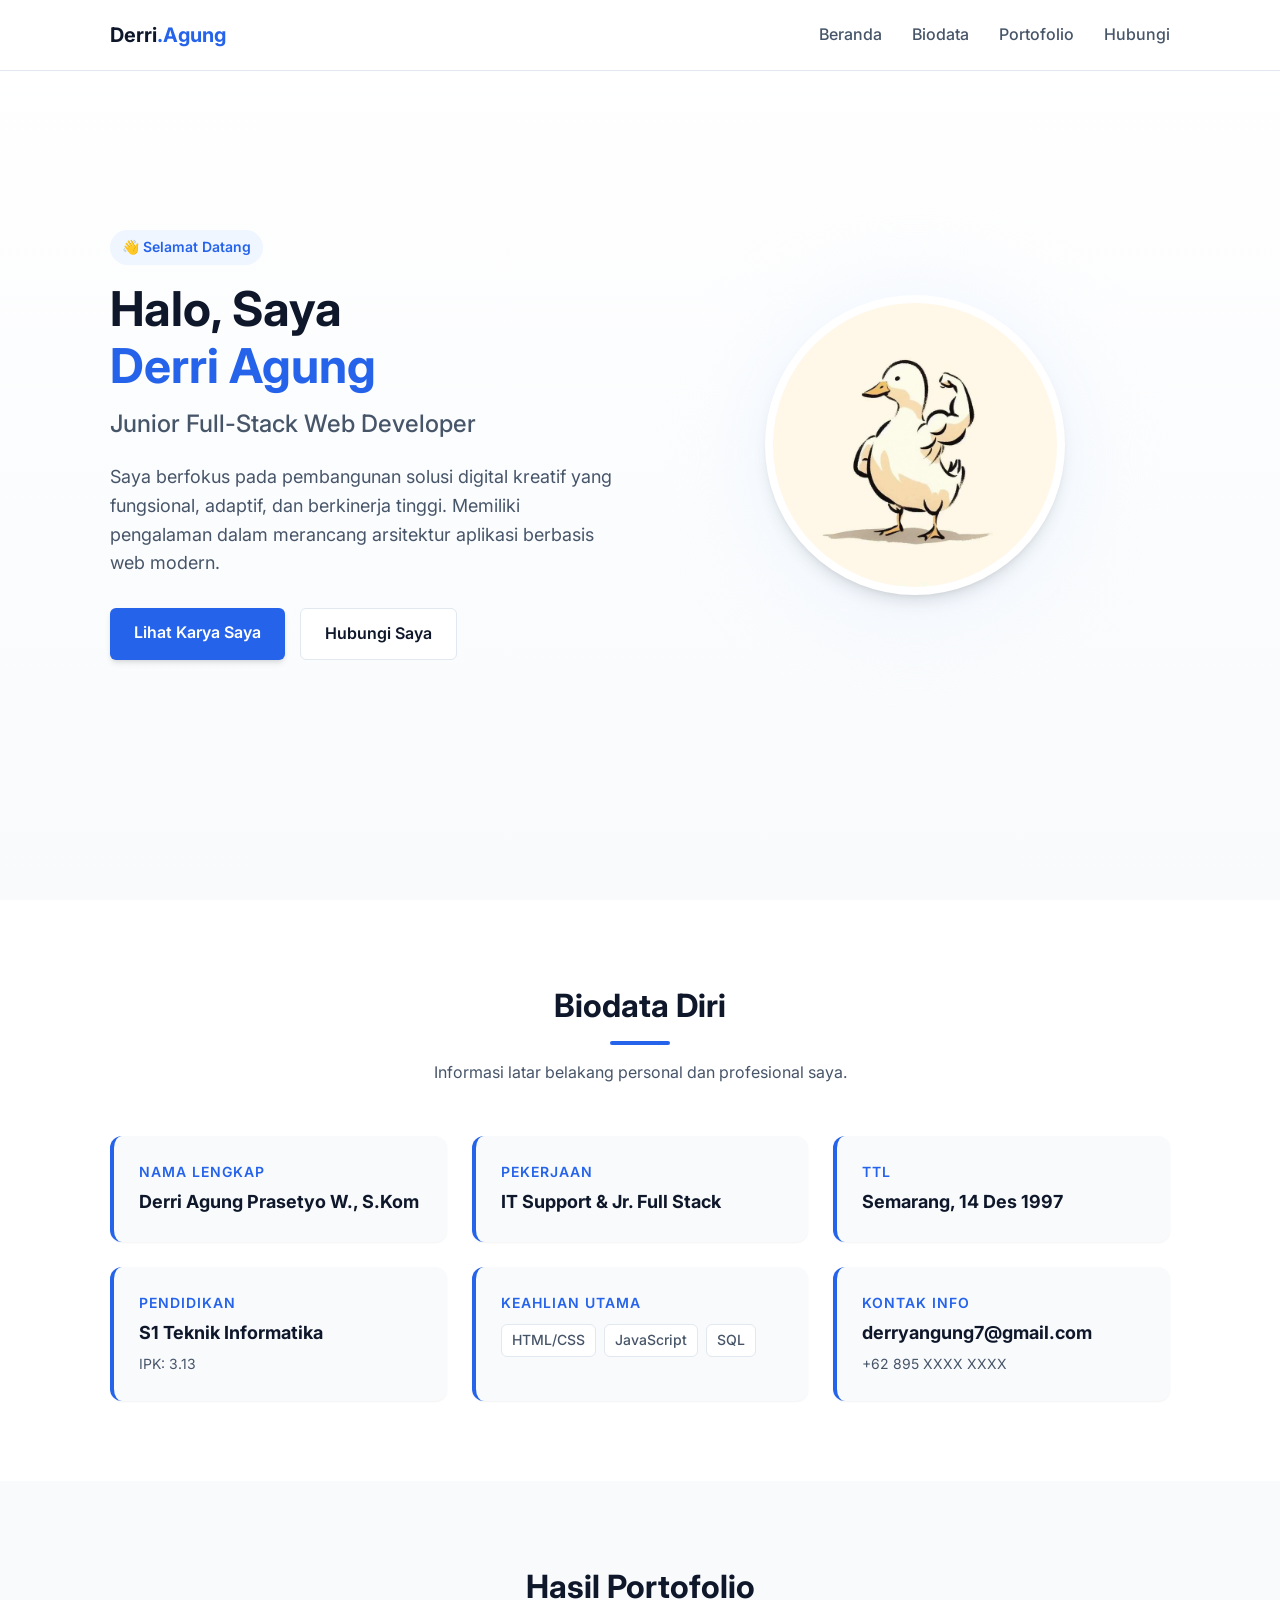
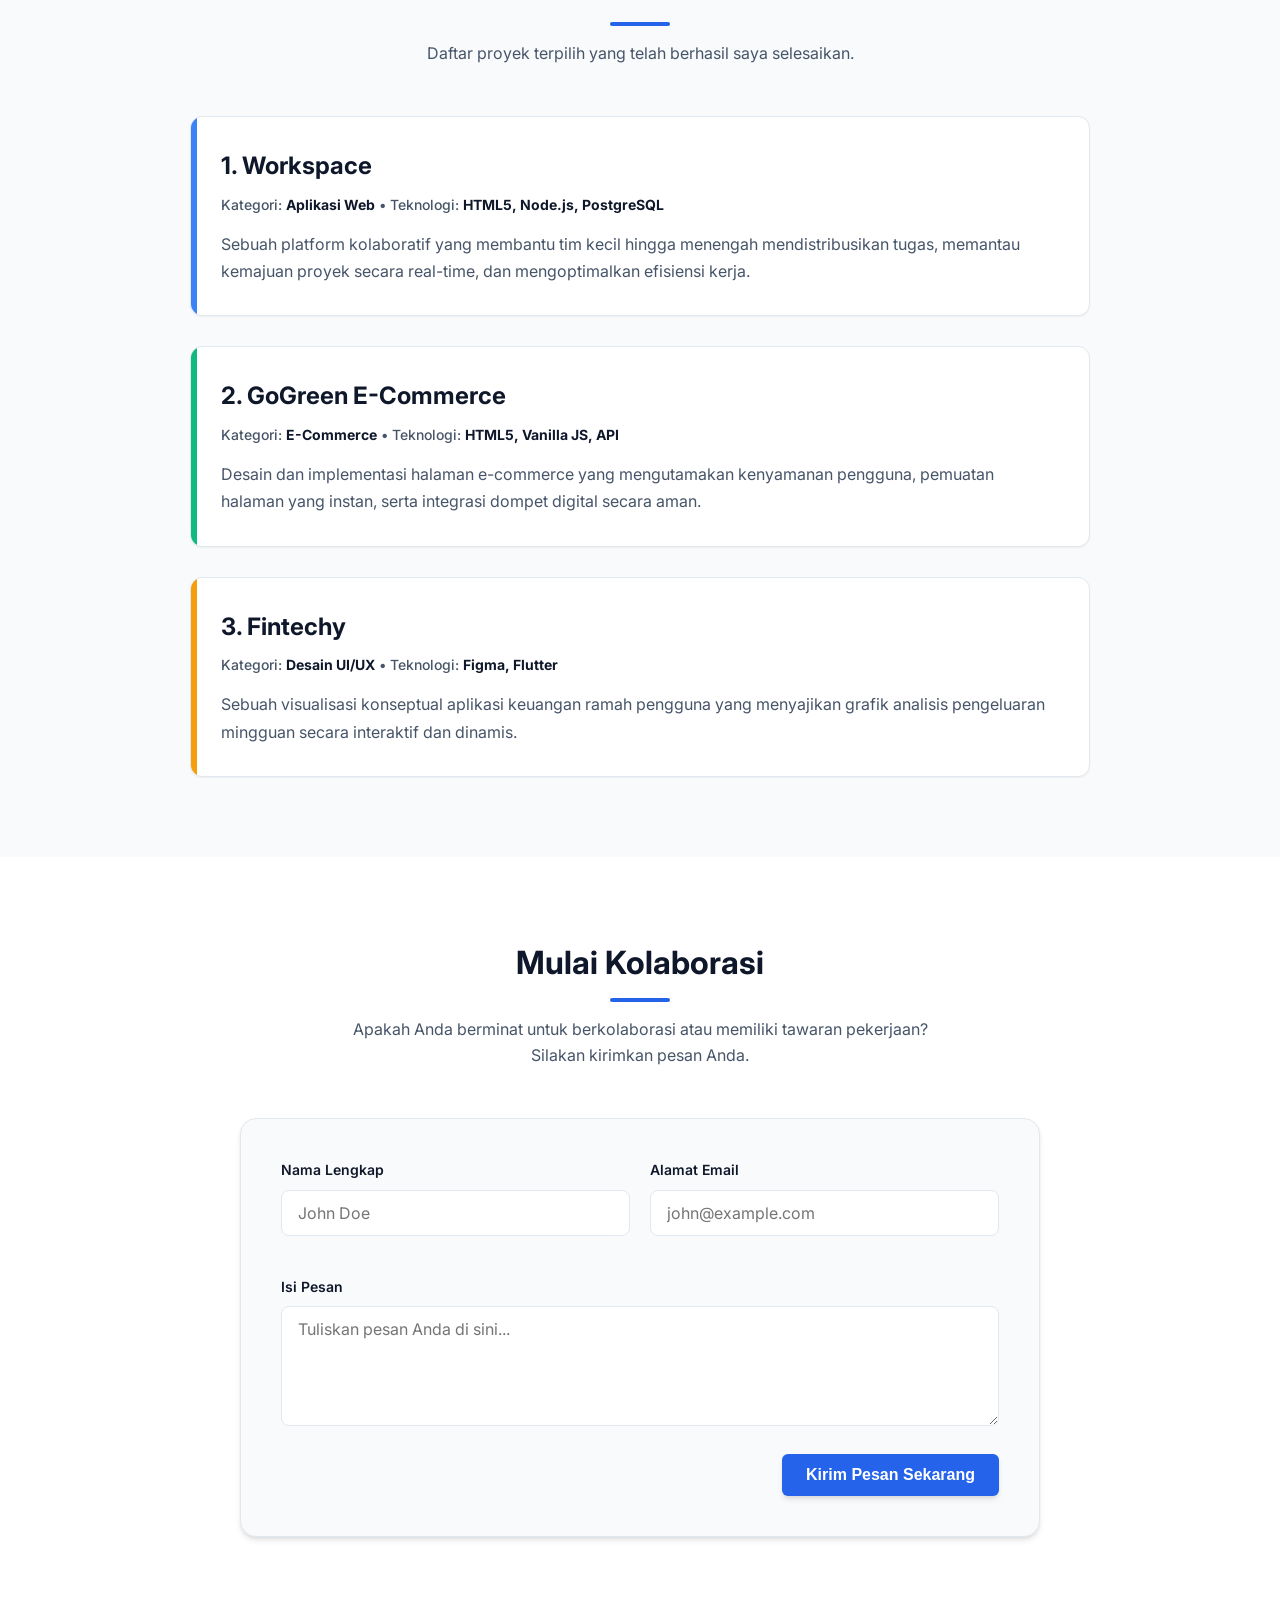
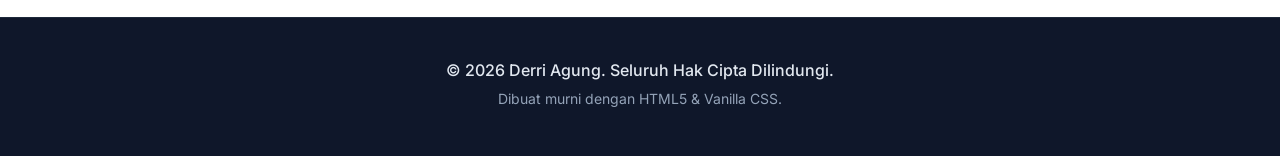
==== Coba/index.html @ 8881f41e "Commit Tugas 4" ====
<!DOCTYPE html>
<html lang="id">
<head>
    <meta charset="UTF-8">
    <meta name="viewport" content="width=device-width, initial-scale=1.0">
    <title>Portofolio - Derri Agung</title>
    <link rel="stylesheet" href="css/style.css">    
    <!-- Google Fonts: Inter -->
    <link rel="preconnect" href="https://fonts.googleapis.com">
    <link rel="preconnect" href="https://fonts.gstatic.com" crossorigin>
    <link href="https://fonts.googleapis.com/css2?family=Inter:wght@300;400;500;600;700&display=swap" rel="stylesheet">
</head>
<body>

    <!-- Navigation Bar -->
    <header id="header">
        <div class="container nav-container">
            <a href="#home" class="logo">
                Derri<span>.Agung</span>
            </a>
            
            <!-- Desktop Nav -->
            <ul class="nav-links">
                <li><a href="#home">Beranda</a></li>
                <li><a href="#biodata">Biodata</a></li>
                <li><a href="#portfolio">Portofolio</a></li>
                <li><a href="#contact">Hubungi</a></li>
            </ul>

            <!-- Mobile Toggle -->
            <button class="mobile-toggle" id="mobile-btn" aria-label="Menu">
                <svg xmlns="http://www.w3.org/2000/svg" fill="none" viewBox="0 0 24 24" stroke-width="2">
                    <path stroke-linecap="round" stroke-linejoin="round" d="M4 6h16M4 12h16M4 18h16" />
                </svg>
            </button>
        </div>

        <!-- Mobile Menu -->
        <div class="mobile-menu" id="mobile-menu">
            <a href="#home">Beranda</a>
            <a href="#biodata">Biodata</a>
            <a href="#portfolio">Portofolio</a>
            <a href="#contact">Hubungi</a>
        </div>
    </header>

    <main>
        <!-- SECTION 1: HERO -->
        <section id="home">
            <div class="container">
                <div class="hero-content">
                    
                    <!-- Text Area -->
                    <div class="hero-text">
                        <span class="greeting-badge">👋 Selamat Datang</span>
                        <h1>Halo, Saya <br><span>Derri Agung</span></h1>
                        <h3>Junior Full-Stack Web Developer</h3>
                        <p>
                            Saya berfokus pada pembangunan solusi digital kreatif yang fungsional, adaptif, dan berkinerja tinggi. Memiliki pengalaman dalam merancang arsitektur aplikasi berbasis web modern.
                        </p>
                        
                        <div class="hero-actions">
                            <a href="#portfolio" class="btn btn-primary">Lihat Karya Saya</a>
                            <a href="#contact" class="btn btn-outline">Hubungi Saya</a>
                        </div>
                    </div>

                    <!-- Image/Avatar Area -->
                    <div class="hero-image">
                        <div class="blob-bg"></div>
                        <div class="avatar-container">
                            <svg width="70%" height="70%" viewBox="0 0 100 100">
                                <img src="img/duck.jpg" alt="It's DUCK" style="width: 100%; height:auto;">
                                <!-- <circle cx="50" cy="38" r="18" fill="#475569" /> -->
                                <!-- <path d="M20 85 C20 55, 80 55, 80 85" fill="#475569" /> -->
                            </svg>
                        </div>
                    </div>

                </div>
            </div>
        </section>

        <!-- SECTION 2: BIODATA -->
        <section id="biodata">
            <div class="container">
                
                <div class="section-header">
                    <h2>Biodata Diri</h2>
                    <div class="divider"></div>
                    <p>Informasi latar belakang personal dan profesional saya.</p>
                </div>

                <div class="biodata-grid">
                    
                    <div class="bio-card">
                        <div class="bio-label">Nama Lengkap</div>
                        <div class="bio-value">Derri Agung Prasetyo W., S.Kom</div>
                    </div>

                    <div class="bio-card">
                        <div class="bio-label">Pekerjaan</div>
                        <div class="bio-value">IT Support & Jr. Full Stack</div>
                    </div>

                    <div class="bio-card">
                        <div class="bio-label">TTL</div>
                        <div class="bio-value">Semarang, 14 Des 1997</div>
                    </div>

                    <div class="bio-card">
                        <div class="bio-label">Pendidikan</div>
                        <div class="bio-value">S1 Teknik Informatika</div>
                        <div class="bio-desc">IPK: 3.13</div>
                    </div>

                    <div class="bio-card">
                        <div class="bio-label">Keahlian Utama</div>
                        <div class="skill-tags">
                            <span class="tag">HTML/CSS</span>
                            <span class="tag">JavaScript</span>
                            <span class="tag">SQL</span>
                        </div>
                    </div>

                    <div class="bio-card">
                        <div class="bio-label">Kontak Info</div>
                        <div class="bio-value" style="word-break: break-all;">derryangung7@gmail.com</div>
                        <div class="bio-desc">+62 895 XXXX XXXX</div>
                    </div>

                </div>
            </div>
        </section>

        <!-- SECTION 3: PORTOFOLIO -->
        <section id="portfolio" style="background-color: var(--bg-body);">
            <div class="container">
                
                <div class="section-header">
                    <h2>Hasil Portofolio</h2>
                    <div class="divider"></div>
                    <p>Daftar proyek terpilih yang telah berhasil saya selesaikan.</p>
                </div>

                <div class="portfolio-list">
                    
                    <!-- Proyek 1 -->
                    <div class="portfolio-card">
                        <div class="card-accent accent-blue"></div>
                        <div class="portfolio-content">
                            <h3 class="portfolio-title">1. Workspace</h3>
                            <div class="portfolio-meta">
                                Kategori: <strong>Aplikasi Web</strong> &bull; Teknologi: <strong>HTML5, Node.js, PostgreSQL</strong>
                            </div>
                            <p class="portfolio-desc">
                                Sebuah platform kolaboratif yang membantu tim kecil hingga menengah mendistribusikan tugas, memantau kemajuan proyek secara real-time, dan mengoptimalkan efisiensi kerja.
                            </p>
                        </div>
                    </div>

                    <!-- Proyek 2 -->
                    <div class="portfolio-card">
                        <div class="card-accent accent-green"></div>
                        <div class="portfolio-content">
                            <h3 class="portfolio-title">2. GoGreen E-Commerce</h3>
                            <div class="portfolio-meta">
                                Kategori: <strong>E-Commerce</strong> &bull; Teknologi: <strong>HTML5, Vanilla JS, API</strong>
                            </div>
                            <p class="portfolio-desc">
                                Desain dan implementasi halaman e-commerce yang mengutamakan kenyamanan pengguna, pemuatan halaman yang instan, serta integrasi dompet digital secara aman.
                            </p>
                        </div>
                    </div>

                    <!-- Proyek 3 -->
                    <div class="portfolio-card">
                        <div class="card-accent accent-amber"></div>
                        <div class="portfolio-content">
                            <h3 class="portfolio-title">3. Fintechy</h3>
                            <div class="portfolio-meta">
                                Kategori: <strong>Desain UI/UX</strong> &bull; Teknologi: <strong>Figma, Flutter</strong>
                            </div>
                            <p class="portfolio-desc">
                                Sebuah visualisasi konseptual aplikasi keuangan ramah pengguna yang menyajikan grafik analisis pengeluaran mingguan secara interaktif dan dinamis.
                            </p>
                        </div>
                    </div>

                </div>
            </div>
        </section>

        <!-- SECTION 4: HUBUNGI -->
        <section id="contact">
            <div class="container">
                
                <div class="section-header">
                    <h2>Mulai Kolaborasi</h2>
                    <div class="divider"></div>
                    <p>Apakah Anda berminat untuk berkolaborasi atau memiliki tawaran pekerjaan? Silakan kirimkan pesan Anda.</p>
                </div>

                <div class="contact-card">
                    <form id="contactForm" onsubmit="handleFormSubmit(event)">
                        
                        <div class="form-grid">
                            <div class="form-group">
                                <label for="name">Nama Lengkap</label>
                                <input type="text" id="name" class="form-control" placeholder="John Doe" required>
                            </div>
                            
                            <div class="form-group">
                                <label for="email">Alamat Email</label>
                                <input type="email" id="email" class="form-control" placeholder="john@example.com" required>
                            </div>
                        </div>

                        <div class="form-group">
                            <label for="message">Isi Pesan</label>
                            <textarea id="message" class="form-control" placeholder="Tuliskan pesan Anda di sini..." required></textarea>
                        </div>

                        <div class="form-submit">
                            <button type="submit" class="btn btn-primary">Kirim Pesan Sekarang</button>
                        </div>

                        <!-- Notifikasi Sukses -->
                        <div id="successMessage" class="success-message">
                            Pesan Anda berhasil dikirim! (Simulasi)
                        </div>

                    </form>
                </div>
            </div>
        </section>
    </main>

    <!-- FOOTER -->
    <footer>
        <div class="container">
            <p class="highlight">&copy; 2026 Derri Agung. Seluruh Hak Cipta Dilindungi.</p>
            <p style="font-size: 0.875rem;">Dibuat murni dengan HTML5 & Vanilla CSS.</p>
        </div>
    </footer>

    <!-- INTERACTIVE JAVASCRIPT -->
    <script>
        // 1. Mobile Menu Toggle
        const mobileBtn = document.getElementById('mobile-btn');
        const mobileMenu = document.getElementById('mobile-menu');
        const mobileLinks = mobileMenu.querySelectorAll('a');

        mobileBtn.addEventListener('click', () => {
            mobileMenu.classList.toggle('active');
        });

        // Tutup menu mobile saat tautan diklik
        mobileLinks.forEach(link => {
            link.addEventListener('click', () => {
                mobileMenu.classList.remove('active');
            });
        });

        // 2. Header Box-Shadow on Scroll
        const header = document.getElementById('header');
        window.addEventListener('scroll', () => {
            if (window.scrollY > 20) {
                header.style.boxShadow = '0 4px 6px -1px rgb(0 0 0 / 0.1)';
            } else {
                header.style.boxShadow = 'none';
            }
        });

        // 3. Form Submit Handling (Tanpa Alert)
        function handleFormSubmit(event) {
            event.preventDefault(); // Mencegah reload halaman
            
            const successBox = document.getElementById('successMessage');
            successBox.style.display = 'block';
            
            // Kosongkan form
            document.getElementById('name').value = '';
            document.getElementById('email').value = '';
            document.getElementById('message').value = '';

            // Sembunyikan notifikasi setelah 4 detik
            setTimeout(() => {
                successBox.style.display = 'none';
            }, 4000);
        }
    </script>
</body>
</html>
---- Coba/css/style.css ----
/* ================= RESET & VARIABLES ================= */
        :root {
            /* Color Palette */
            --primary: #2563eb;
            --primary-hover: #1d4ed8;
            --primary-light: #eff6ff;
            --bg-body: #f8fafc;
            --bg-surface: #ffffff;
            --text-main: #0f172a;
            --text-muted: #475569;
            --text-light: #94a3b8;
            --border-color: #e2e8f0;
            
            /* Shadows & Transitions */
            --shadow-sm: 0 1px 2px 0 rgb(0 0 0 / 0.05);
            --shadow-md: 0 4px 6px -1px rgb(0 0 0 / 0.1), 0 2px 4px -2px rgb(0 0 0 / 0.1);
            --shadow-lg: 0 10px 15px -3px rgb(0 0 0 / 0.1), 0 4px 6px -4px rgb(0 0 0 / 0.1);
            --transition: all 0.3s ease;
        }

        * {
            margin: 0;
            padding: 0;
            box-sizing: border-box;
        }


        html {
            scroll-behavior: smooth;
        }

        body {
            font-family: 'Inter', sans-serif;
            background-color: var(--bg-body);
            color: var(--text-main);
            line-height: 1.6;
            -webkit-font-smoothing: antialiased;
        }

        /* ================= REUSABLE UTILITIES ================= */
        .container {
            width: 100%;
            max-width: 1100px;
            margin: 0 auto;
            padding: 0 20px;
        }

        section {
            padding: 80px 0;
        }

        .section-header {
            text-align: center;
            margin-bottom: 50px;
        }

        .section-header h2 {
            font-size: 2rem;
            color: var(--text-main);
            margin-bottom: 10px;
        }

        .section-header .divider {
            width: 60px;
            height: 4px;
            background-color: var(--primary);
            margin: 0 auto 15px;
            border-radius: 2px;
        }

        .section-header p {
            color: var(--text-muted);
            max-width: 600px;
            margin: 0 auto;
        }

        .btn {
            display: inline-block;
            padding: 12px 24px;
            border-radius: 6px;
            font-weight: 600;
            text-decoration: none;
            cursor: pointer;
            transition: var(--transition);
            border: none;
            font-size: 1rem;
        }

        .btn-primary {
            background-color: var(--primary);
            color: white;
            box-shadow: var(--shadow-md);
        }

        .btn-primary:hover {
            background-color: var(--primary-hover);
            transform: translateY(-2px);
        }

        .btn-outline {
            background-color: var(--bg-surface);
            color: var(--text-main);
            border: 1px solid var(--border-color);
        }

        .btn-outline:hover {
            background-color: var(--bg-body);
            transform: translateY(-2px);
        }

        /* ================= NAVBAR ================= */
        header {
            position: fixed;
            top: 0;
            left: 0;
            width: 100%;
            background-color: rgba(255, 255, 255, 0.9);
            backdrop-filter: blur(8px);
            border-bottom: 1px solid var(--border-color);
            z-index: 1000;
            transition: var(--transition);
        }

        .nav-container {
            display: flex;
            justify-content: space-between;
            align-items: center;
            height: 70px;
        }

        .logo {
            font-size: 1.25rem;
            font-weight: 700;
            text-decoration: none;
            color: var(--text-main);
        }

        .logo span {
            color: var(--primary);
        }

        .nav-links {
            display: flex;
            gap: 30px;
            list-style: none;
        }

        .nav-links a {
            text-decoration: none;
            color: var(--text-muted);
            font-weight: 500;
            transition: var(--transition);
        }

        .nav-links a:hover {
            color: var(--primary);
        }

        .mobile-toggle {
            display: none;
            background: none;
            border: none;
            cursor: pointer;
            padding: 5px;
        }

        .mobile-toggle svg {
            width: 24px;
            height: 24px;
            stroke: var(--text-main);
        }

        /* Mobile Menu */
        .mobile-menu {
            display: none;
            background-color: var(--bg-surface);
            border-bottom: 1px solid var(--border-color);
            padding: 10px 20px;
        }

        .mobile-menu.active {
            display: block;
        }

        .mobile-menu a {
            display: block;
            padding: 12px 0;
            text-decoration: none;
            color: var(--text-main);
            font-weight: 500;
            border-bottom: 1px solid var(--border-color);
        }

        .mobile-menu a:last-child {
            border-bottom: none;
        }

        /* ================= HERO SECTION ================= */
        #home {
            min-height: 100vh;
            display: flex;
            align-items: center;
            background: linear-gradient(to bottom, var(--bg-surface), var(--bg-body));
            padding-top: 70px; /* Offset for fixed header */
        }

        .hero-content {
            display: flex;
            align-items: center;
            justify-content: space-between;
            gap: 40px;
        }

        .hero-text {
            flex: 1;
        }

        .greeting-badge {
            display: inline-block;
            padding: 6px 12px;
            background-color: var(--primary-light);
            color: var(--primary);
            border-radius: 20px;
            font-size: 0.875rem;
            font-weight: 600;
            margin-bottom: 15px;
        }

        .hero-text h1 {
            font-size: 3rem;
            line-height: 1.2;
            margin-bottom: 10px;
        }

        .hero-text h1 span {
            color: var(--primary);
        }

        .hero-text h3 {
            font-size: 1.5rem;
            color: var(--text-muted);
            font-weight: 500;
            margin-bottom: 20px;
        }

        .hero-text p {
            font-size: 1.125rem;
            color: var(--text-muted);
            margin-bottom: 30px;
            max-width: 550px;
        }

        .hero-actions {
            display: flex;
            gap: 15px;
        }

        .hero-image {
            flex: 1;
            display: flex;
            justify-content: center;
            position: relative;
        }

        .avatar-container {
            width: 300px;
            height: 300px;
            background-color: var(--bg-surface);
            border: 8px solid white;
            border-radius: 50%;
            box-shadow: var(--shadow-lg);
            display: flex;
            align-items: center;
            justify-content: center;
            overflow: hidden;
            position: relative;
            z-index: 2;
        }

        .blob-bg {
            position: absolute;
            width: 320px;
            height: 320px;
            background-color: var(--primary-light);
            border-radius: 50%;
            filter: blur(40px);
            z-index: 1;
        }

        /* ================= BIODATA SECTION ================= */
        #biodata {
            background-color: var(--bg-surface);
        }

        .biodata-grid {
            display: grid;
            grid-template-columns: repeat(auto-fit, minmax(300px, 1fr));
            gap: 25px;
        }

        .bio-card {
            background-color: var(--bg-body);
            padding: 25px;
            border-radius: 12px;
            border-left: 4px solid var(--primary);
            box-shadow: var(--shadow-sm);
            transition: var(--transition);
        }

        .bio-card:hover {
            box-shadow: var(--shadow-md);
            transform: translateY(-3px);
        }

        .bio-label {
            font-size: 0.875rem;
            color: var(--primary);
            font-weight: 600;
            text-transform: uppercase;
            letter-spacing: 1px;
            margin-bottom: 5px;
        }

        .bio-value {
            font-size: 1.125rem;
            font-weight: 700;
            color: var(--text-main);
        }

        .bio-desc {
            font-size: 0.875rem;
            color: var(--text-muted);
            margin-top: 5px;
        }

        .skill-tags {
            display: flex;
            flex-wrap: wrap;
            gap: 8px;
            margin-top: 10px;
        }

        .tag {
            background-color: var(--bg-surface);
            border: 1px solid var(--border-color);
            padding: 4px 10px;
            border-radius: 6px;
            font-size: 0.875rem;
            color: var(--text-muted);
            font-weight: 500;
        }

        /* ================= PORTFOLIO SECTION ================= */
        .portfolio-list {
            display: flex;
            flex-direction: column;
            gap: 30px;
            max-width: 900px;
            margin: 0 auto;
        }

        .portfolio-card {
            background-color: var(--bg-surface);
            border: 1px solid var(--border-color);
            border-radius: 12px;
            padding: 30px;
            box-shadow: var(--shadow-sm);
            display: flex;
            gap: 25px;
            position: relative;
            overflow: hidden;
            transition: var(--transition);
        }

        .portfolio-card:hover {
            box-shadow: var(--shadow-md);
        }

        .card-accent {
            position: absolute;
            left: 0;
            top: 0;
            bottom: 0;
            width: 6px;
        }

        .accent-blue { background-color: #3b82f6; }
        .accent-green { background-color: #10b981; }
        .accent-amber { background-color: #f59e0b; }

        .portfolio-content {
            flex: 1;
        }

        .portfolio-title {
            font-size: 1.5rem;
            color: var(--text-main);
            margin-bottom: 8px;
            transition: var(--transition);
        }

        .portfolio-card:hover .portfolio-title {
            color: var(--primary);
        }

        .portfolio-meta {
            font-size: 0.875rem;
            color: var(--text-muted);
            margin-bottom: 15px;
            font-weight: 500;
        }

        .portfolio-meta strong {
            color: var(--text-main);
        }

        .portfolio-desc {
            color: var(--text-muted);
            line-height: 1.7;
        }

        /* ================= CONTACT SECTION ================= */
        #contact {
            background-color: var(--bg-surface);
        }

        .contact-card {
            background-color: var(--bg-body);
            border: 1px solid var(--border-color);
            border-radius: 16px;
            padding: 40px;
            max-width: 800px;
            margin: 0 auto;
            box-shadow: var(--shadow-md);
        }

        .form-grid {
            display: grid;
            grid-template-columns: 1fr 1fr;
            gap: 20px;
            margin-bottom: 20px;
        }

        .form-group {
            margin-bottom: 20px;
        }

        .form-group label {
            display: block;
            font-size: 0.875rem;
            font-weight: 600;
            color: var(--text-main);
            margin-bottom: 8px;
        }

        .form-control {
            width: 100%;
            padding: 12px 16px;
            background-color: var(--bg-surface);
            border: 1px solid var(--border-color);
            border-radius: 8px;
            font-family: inherit;
            font-size: 1rem;
            color: var(--text-main);
            transition: var(--transition);
            outline: none;
        }

        .form-control:focus {
            border-color: var(--primary);
            box-shadow: 0 0 0 3px var(--primary-light);
        }

        textarea.form-control {
            resize: vertical;
            min-height: 120px;
        }

        .form-submit {
            text-align: right;
            margin-top: 10px;
        }

        .form-submit button {
            width: auto;
        }

        .success-message {
            display: none;
            background-color: #d1fae5;
            color: #065f46;
            padding: 15px;
            border-radius: 8px;
            border: 1px solid #a7f3d0;
            text-align: center;
            margin-top: 20px;
            font-weight: 500;
        }

        /* ================= FOOTER ================= */
        footer {
            background-color: #0f172a;
            color: var(--text-light);
            text-align: center;
            padding: 40px 20px;
            border-top: 1px solid #1e293b;
        }

        footer p {
            margin-bottom: 5px;
        }

        footer .highlight {
            color: #e2e8f0;
            font-weight: 500;
        }

        /* ================= RESPONSIVE (MOBILE) ================= */
        @media (max-width: 768px) {
            .nav-links {
                display: none; /* Hide desktop nav */
            }

            .mobile-toggle {
                display: block; /* Show hamburger */
            }

            .hero-content {
                flex-direction: column-reverse;
                text-align: center;
                padding-top: 40px;
            }

            .hero-text h1 {
                font-size: 2.2rem;
            }

            .hero-actions {
                flex-direction: column;
                justify-content: center;
            }

            .hero-actions .btn {
                width: 100%;
                text-align: center;
            }

            .avatar-container {
                width: 250px;
                height: 250px;
            }

            .blob-bg {
                width: 260px;
                height: 260px;
            }

            .form-grid {
                grid-template-columns: 1fr;
            }

            .form-submit {
                text-align: center;
            }

            .form-submit button {
                width: 100%;
            }
            
            .contact-card {
                padding: 25px;
            }
        }
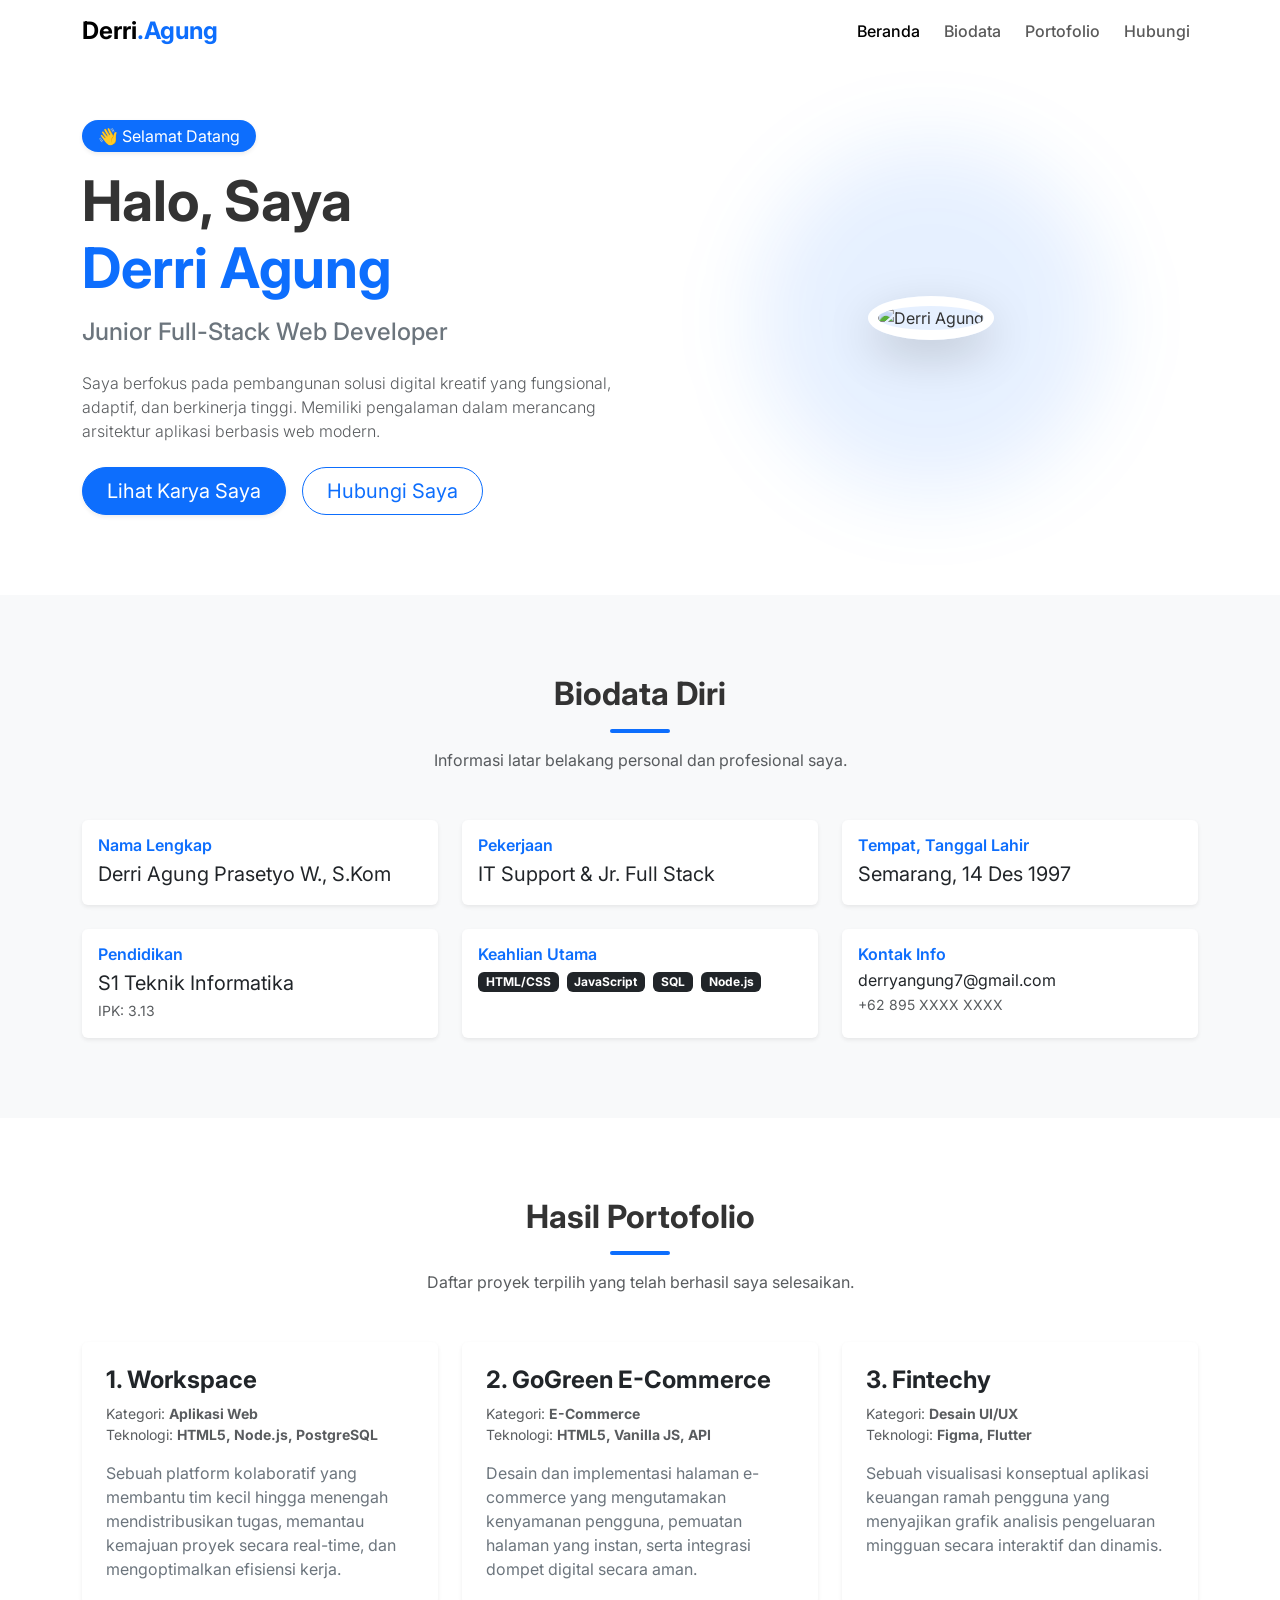
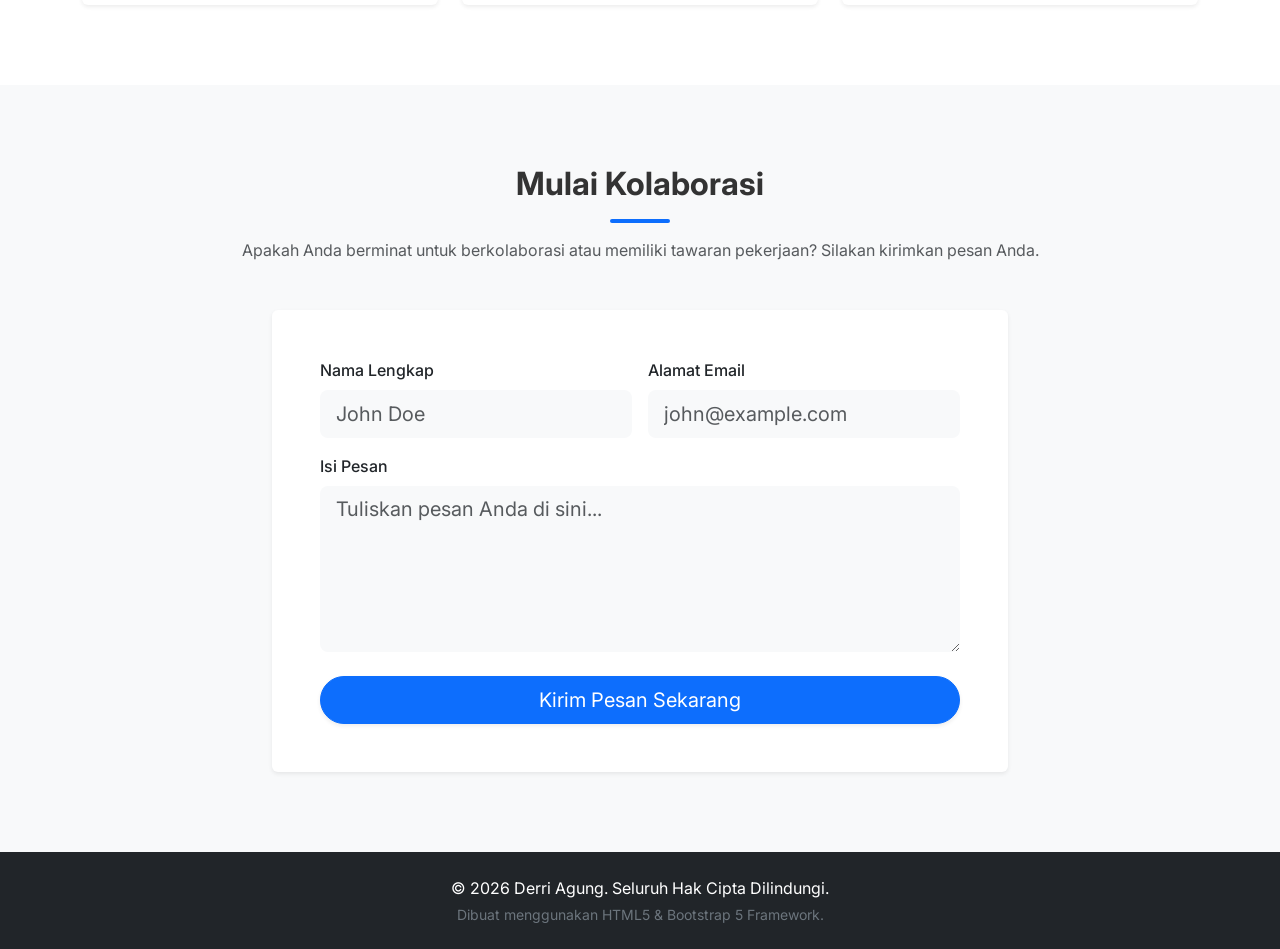
==== commit b5f9ece7: "commit" ====
--- a/Coba/index.html
+++ b/Coba/index.html
@@ -1,294 +1,383 @@
-<!DOCTYPE html>
+<!doctype html>
 <html lang="id">
-<head>
-    <meta charset="UTF-8">
-    <meta name="viewport" content="width=device-width, initial-scale=1.0">
-    <title>Portofolio - Derri Agung</title>
-    <link rel="stylesheet" href="css/style.css">    
+  <head>
+    <meta charset="UTF-8" />
+    <meta name="viewport" content="width=device-width, initial-scale=1.0" />
+    <title>Portofolio - Derri Agung (Bootstrap)</title>
+
     <!-- Google Fonts: Inter -->
-    <link rel="preconnect" href="https://fonts.googleapis.com">
-    <link rel="preconnect" href="https://fonts.gstatic.com" crossorigin>
-    <link href="https://fonts.googleapis.com/css2?family=Inter:wght@300;400;500;600;700&display=swap" rel="stylesheet">
-</head>
-<body>
-
-    <!-- Navigation Bar -->
-    <header id="header">
-        <div class="container nav-container">
-            <a href="#home" class="logo">
-                Derri<span>.Agung</span>
-            </a>
-            
-            <!-- Desktop Nav -->
-            <ul class="nav-links">
-                <li><a href="#home">Beranda</a></li>
-                <li><a href="#biodata">Biodata</a></li>
-                <li><a href="#portfolio">Portofolio</a></li>
-                <li><a href="#contact">Hubungi</a></li>
-            </ul>
-
-            <!-- Mobile Toggle -->
-            <button class="mobile-toggle" id="mobile-btn" aria-label="Menu">
-                <svg xmlns="http://www.w3.org/2000/svg" fill="none" viewBox="0 0 24 24" stroke-width="2">
-                    <path stroke-linecap="round" stroke-linejoin="round" d="M4 6h16M4 12h16M4 18h16" />
-                </svg>
-            </button>
-        </div>
-
-        <!-- Mobile Menu -->
-        <div class="mobile-menu" id="mobile-menu">
-            <a href="#home">Beranda</a>
-            <a href="#biodata">Biodata</a>
-            <a href="#portfolio">Portofolio</a>
-            <a href="#contact">Hubungi</a>
-        </div>
-    </header>
+    <link rel="preconnect" href="https://fonts.googleapis.com" />
+    <link rel="preconnect" href="https://fonts.gstatic.com" crossorigin />
+    <link href="https://fonts.googleapis.com/css2?family=Inter:wght@300;400;500;600;700&display=swap" rel="stylesheet" />
+
+    <!-- Bootstrap 5 CSS -->
+    <link href="https://cdn.jsdelivr.net/npm/bootstrap@5.3.2/dist/css/bootstrap.min.css" rel="stylesheet" />
+
+    <!-- Bootstrap Icons -->
+    <link rel="stylesheet" href="https://cdn.jsdelivr.net/npm/bootstrap-icons@1.11.1/font/bootstrap-icons.css" />
+
+    <style>
+      :root {
+        --bs-font-sans-serif: "Inter", sans-serif;
+        --primary-color: #0d6efd;
+      }
+
+      body {
+        font-family: var(--bs-font-sans-serif);
+        color: #333;
+        position: relative;
+      }
+
+      html {
+        scroll-behavior: smooth;
+      }
+
+      /* Navbar tweaks */
+      .navbar {
+        transition: box-shadow 0.3s ease;
+      }
+      .navbar-brand span {
+        color: var(--primary-color);
+        font-weight: 700;
+      }
+
+      /* Section padding */
+      section {
+        padding: 80px 0;
+      }
+
+      /* Hero tweaks */
+      .hero-section {
+        padding-top: 120px;
+        padding-bottom: 80px;
+      }
+
+      .blob-bg {
+        position: absolute;
+        top: 50%;
+        left: 50%;
+        transform: translate(-50%, -50%);
+        width: 350px;
+        height: 350px;
+        background: rgba(13, 110, 253, 0.1);
+        border-radius: 50%;
+        z-index: -1;
+        filter: blur(40px);
+      }
+
+      /* Card Hover Effects */
+      .hover-card {
+        transition:
+          transform 0.3s ease,
+          box-shadow 0.3s ease;
+      }
+      .hover-card:hover {
+        transform: translateY(-5px);
+        box-shadow: 0 10px 20px rgba(0, 0, 0, 0.08) !important;
+      }
+
+      /* Custom Portfolio Accents */
+      .accent-blue {
+        border-top: 4px solid #0d6efd;
+      }
+      .accent-green {
+        border-top: 4px solid #198754;
+      }
+      .accent-amber {
+        border-top: 4px solid #ffc107;
+      }
+
+      /* Utilities */
+      .section-divider {
+        width: 60px;
+        height: 4px;
+        background-color: var(--primary-color);
+        margin: 15px auto;
+        border-radius: 2px;
+      }
+    </style>
+  </head>
+  <body data-bs-spy="scroll" data-bs-target="#navbar" data-bs-offset="70" tabindex="0">
+    <nav id="navbar" class="navbar navbar-expand-lg navbar-light bg-white fixed-top">
+      <div class="container">
+        <a class="navbar-brand fw-bold fs-4" href="#home"> Derri<span>.Agung</span> </a>
+
+        <button class="navbar-toggler border-0 shadow-none" type="button" data-bs-toggle="collapse" data-bs-target="#navbarNav" aria-controls="navbarNav" aria-expanded="false" aria-label="Toggle navigation">
+          <span class="navbar-toggler-icon"></span>
+        </button>
+
+        <div class="collapse navbar-collapse justify-content-end" id="navbarNav">
+          <ul class="navbar-nav gap-2 fw-medium">
+            <li class="nav-item">
+              <a class="nav-link active" href="#home">Beranda</a>
+            </li>
+            <li class="nav-item">
+              <a class="nav-link" href="#biodata">Biodata</a>
+            </li>
+            <li class="nav-item">
+              <a class="nav-link" href="#portfolio">Portofolio</a>
+            </li>
+            <li class="nav-item">
+              <a class="nav-link" href="#contact">Hubungi</a>
+            </li>
+          </ul>
+        </div>
+      </div>
+    </nav>
 
     <main>
-        <!-- SECTION 1: HERO -->
-        <section id="home">
-            <div class="container">
-                <div class="hero-content">
-                    
-                    <!-- Text Area -->
-                    <div class="hero-text">
-                        <span class="greeting-badge">👋 Selamat Datang</span>
-                        <h1>Halo, Saya <br><span>Derri Agung</span></h1>
-                        <h3>Junior Full-Stack Web Developer</h3>
-                        <p>
-                            Saya berfokus pada pembangunan solusi digital kreatif yang fungsional, adaptif, dan berkinerja tinggi. Memiliki pengalaman dalam merancang arsitektur aplikasi berbasis web modern.
-                        </p>
-                        
-                        <div class="hero-actions">
-                            <a href="#portfolio" class="btn btn-primary">Lihat Karya Saya</a>
-                            <a href="#contact" class="btn btn-outline">Hubungi Saya</a>
-                        </div>
+      <section id="home" class="hero-section">
+        <div class="container">
+          <div class="row align-items-center flex-column-reverse flex-lg-row text-center text-lg-start g-5">
+            <!-- Text Area -->
+            <div class="col-lg-6">
+              <span class="badge bg-primary rounded-pill px-3 py-2 mb-3 fw-normal fs-6 shadow-sm"> 👋 Selamat Datang </span>
+              <h1 class="display-4 fw-bold mb-3">Halo, Saya <br /><span class="text-primary">Derri Agung</span></h1>
+              <h3 class="h4 text-secondary mb-4">Junior Full-Stack Web Developer</h3>
+              <p class="lead text-muted mb-4 fs-6">Saya berfokus pada pembangunan solusi digital kreatif yang fungsional, adaptif, dan berkinerja tinggi. Memiliki pengalaman dalam merancang arsitektur aplikasi berbasis web modern.</p>
+
+              <div class="d-flex gap-3 justify-content-center justify-content-lg-start">
+                <a href="#portfolio" class="btn btn-primary btn-lg px-4 rounded-pill shadow-sm">Lihat Karya Saya</a>
+                <a href="#contact" class="btn btn-outline-primary btn-lg px-4 rounded-pill">Hubungi Saya</a>
+              </div>
+            </div>
+
+            <!-- Image/Avatar Area -->
+            <div class="col-lg-6 position-relative text-center">
+              <div class="blob-bg"></div>
+              <!-- Menggunakan placeholder image sebagai ilustrasi bebek/avatar -->
+              <img src="https://placehold.co/400x400/0d6efd/ffffff?text=Derri" alt="Derri Agung" class="img-fluid rounded-circle shadow-lg" style="max-width: 350px; border: 10px solid white" />
+            </div>
+          </div>
+        </div>
+      </section>
+
+      <section id="biodata" class="bg-light">
+        <div class="container">
+          <div class="text-center mb-5">
+            <h2 class="fw-bold">Biodata Diri</h2>
+            <div class="section-divider"></div>
+            <p class="text-muted">Informasi latar belakang personal dan profesional saya.</p>
+          </div>
+
+          <div class="row row-cols-1 row-cols-md-2 row-cols-lg-3 g-4">
+            <div class="col">
+              <div class="card h-100 border-0 shadow-sm hover-card">
+                <div class="card-body">
+                  <h6 class="text-primary fw-semibold mb-1">Nama Lengkap</h6>
+                  <p class="card-text fs-5 mb-0">Derri Agung Prasetyo W., S.Kom</p>
+                </div>
+              </div>
+            </div>
+
+            <div class="col">
+              <div class="card h-100 border-0 shadow-sm hover-card">
+                <div class="card-body">
+                  <h6 class="text-primary fw-semibold mb-1">Pekerjaan</h6>
+                  <p class="card-text fs-5 mb-0">IT Support & Jr. Full Stack</p>
+                </div>
+              </div>
+            </div>
+
+            <div class="col">
+              <div class="card h-100 border-0 shadow-sm hover-card">
+                <div class="card-body">
+                  <h6 class="text-primary fw-semibold mb-1">Tempat, Tanggal Lahir</h6>
+                  <p class="card-text fs-5 mb-0">Semarang, 14 Des 1997</p>
+                </div>
+              </div>
+            </div>
+
+            <div class="col">
+              <div class="card h-100 border-0 shadow-sm hover-card">
+                <div class="card-body">
+                  <h6 class="text-primary fw-semibold mb-1">Pendidikan</h6>
+                  <p class="card-text fs-5 mb-0">S1 Teknik Informatika</p>
+                  <small class="text-muted">IPK: 3.13</small>
+                </div>
+              </div>
+            </div>
+
+            <div class="col">
+              <div class="card h-100 border-0 shadow-sm hover-card">
+                <div class="card-body">
+                  <h6 class="text-primary fw-semibold mb-2">Keahlian Utama</h6>
+                  <div class="d-flex flex-wrap gap-2">
+                    <span class="badge bg-dark">HTML/CSS</span>
+                    <span class="badge bg-dark">JavaScript</span>
+                    <span class="badge bg-dark">SQL</span>
+                    <span class="badge bg-dark">Node.js</span>
+                  </div>
+                </div>
+              </div>
+            </div>
+
+            <div class="col">
+              <div class="card h-100 border-0 shadow-sm hover-card">
+                <div class="card-body">
+                  <h6 class="text-primary fw-semibold mb-1">Kontak Info</h6>
+                  <p class="card-text fs-6 mb-0 text-break">derryangung7@gmail.com</p>
+                  <small class="text-muted">+62 895 XXXX XXXX</small>
+                </div>
+              </div>
+            </div>
+          </div>
+        </div>
+      </section>
+
+      <section id="portfolio">
+        <div class="container">
+          <div class="text-center mb-5">
+            <h2 class="fw-bold">Hasil Portofolio</h2>
+            <div class="section-divider"></div>
+            <p class="text-muted">Daftar proyek terpilih yang telah berhasil saya selesaikan.</p>
+          </div>
+
+          <div class="row row-cols-1 row-cols-md-3 g-4">
+            <!-- Proyek 1 -->
+            <div class="col">
+              <div class="card h-100 border-0 shadow-sm hover-card accent-blue">
+                <div class="card-body p-4">
+                  <h4 class="card-title fw-bold">1. Workspace</h4>
+                  <div class="mb-3 small">
+                    <span class="text-muted">Kategori: <strong>Aplikasi Web</strong></span
+                    ><br />
+                    <span class="text-muted">Teknologi: <strong>HTML5, Node.js, PostgreSQL</strong></span>
+                  </div>
+                  <p class="card-text text-secondary">Sebuah platform kolaboratif yang membantu tim kecil hingga menengah mendistribusikan tugas, memantau kemajuan proyek secara real-time, dan mengoptimalkan efisiensi kerja.</p>
+                </div>
+              </div>
+            </div>
+
+            <!-- Proyek 2 -->
+            <div class="col">
+              <div class="card h-100 border-0 shadow-sm hover-card accent-green">
+                <div class="card-body p-4">
+                  <h4 class="card-title fw-bold">2. GoGreen E-Commerce</h4>
+                  <div class="mb-3 small">
+                    <span class="text-muted">Kategori: <strong>E-Commerce</strong></span
+                    ><br />
+                    <span class="text-muted">Teknologi: <strong>HTML5, Vanilla JS, API</strong></span>
+                  </div>
+                  <p class="card-text text-secondary">Desain dan implementasi halaman e-commerce yang mengutamakan kenyamanan pengguna, pemuatan halaman yang instan, serta integrasi dompet digital secara aman.</p>
+                </div>
+              </div>
+            </div>
+
+            <!-- Proyek 3 -->
+            <div class="col">
+              <div class="card h-100 border-0 shadow-sm hover-card accent-amber">
+                <div class="card-body p-4">
+                  <h4 class="card-title fw-bold">3. Fintechy</h4>
+                  <div class="mb-3 small">
+                    <span class="text-muted">Kategori: <strong>Desain UI/UX</strong></span
+                    ><br />
+                    <span class="text-muted">Teknologi: <strong>Figma, Flutter</strong></span>
+                  </div>
+                  <p class="card-text text-secondary">Sebuah visualisasi konseptual aplikasi keuangan ramah pengguna yang menyajikan grafik analisis pengeluaran mingguan secara interaktif dan dinamis.</p>
+                </div>
+              </div>
+            </div>
+          </div>
+        </div>
+      </section>
+
+      <section id="contact" class="bg-light">
+        <div class="container">
+          <div class="text-center mb-5">
+            <h2 class="fw-bold">Mulai Kolaborasi</h2>
+            <div class="section-divider"></div>
+            <p class="text-muted">Apakah Anda berminat untuk berkolaborasi atau memiliki tawaran pekerjaan? Silakan kirimkan pesan Anda.</p>
+          </div>
+
+          <div class="row justify-content-center">
+            <div class="col-lg-8">
+              <div class="card border-0 shadow-sm p-4 p-md-5">
+                <form id="contactForm">
+                  <div class="row g-3 mb-3">
+                    <div class="col-md-6">
+                      <label for="name" class="form-label fw-medium">Nama Lengkap</label>
+                      <input type="text" id="name" class="form-control form-control-lg bg-light border-0" placeholder="John Doe" required />
                     </div>
-
-                    <!-- Image/Avatar Area -->
-                    <div class="hero-image">
-                        <div class="blob-bg"></div>
-                        <div class="avatar-container">
-                            <svg width="70%" height="70%" viewBox="0 0 100 100">
-                                <img src="img/duck.jpg" alt="It's DUCK" style="width: 100%; height:auto;">
-                                <!-- <circle cx="50" cy="38" r="18" fill="#475569" /> -->
-                                <!-- <path d="M20 85 C20 55, 80 55, 80 85" fill="#475569" /> -->
-                            </svg>
-                        </div>
+                    <div class="col-md-6">
+                      <label for="email" class="form-label fw-medium">Alamat Email</label>
+                      <input type="email" id="email" class="form-control form-control-lg bg-light border-0" placeholder="john@example.com" required />
                     </div>
-
-                </div>
-            </div>
-        </section>
-
-        <!-- SECTION 2: BIODATA -->
-        <section id="biodata">
-            <div class="container">
-                
-                <div class="section-header">
-                    <h2>Biodata Diri</h2>
-                    <div class="divider"></div>
-                    <p>Informasi latar belakang personal dan profesional saya.</p>
-                </div>
-
-                <div class="biodata-grid">
-                    
-                    <div class="bio-card">
-                        <div class="bio-label">Nama Lengkap</div>
-                        <div class="bio-value">Derri Agung Prasetyo W., S.Kom</div>
-                    </div>
-
-                    <div class="bio-card">
-                        <div class="bio-label">Pekerjaan</div>
-                        <div class="bio-value">IT Support & Jr. Full Stack</div>
-                    </div>
-
-                    <div class="bio-card">
-                        <div class="bio-label">TTL</div>
-                        <div class="bio-value">Semarang, 14 Des 1997</div>
-                    </div>
-
-                    <div class="bio-card">
-                        <div class="bio-label">Pendidikan</div>
-                        <div class="bio-value">S1 Teknik Informatika</div>
-                        <div class="bio-desc">IPK: 3.13</div>
-                    </div>
-
-                    <div class="bio-card">
-                        <div class="bio-label">Keahlian Utama</div>
-                        <div class="skill-tags">
-                            <span class="tag">HTML/CSS</span>
-                            <span class="tag">JavaScript</span>
-                            <span class="tag">SQL</span>
-                        </div>
-                    </div>
-
-                    <div class="bio-card">
-                        <div class="bio-label">Kontak Info</div>
-                        <div class="bio-value" style="word-break: break-all;">derryangung7@gmail.com</div>
-                        <div class="bio-desc">+62 895 XXXX XXXX</div>
-                    </div>
-
-                </div>
-            </div>
-        </section>
-
-        <!-- SECTION 3: PORTOFOLIO -->
-        <section id="portfolio" style="background-color: var(--bg-body);">
-            <div class="container">
-                
-                <div class="section-header">
-                    <h2>Hasil Portofolio</h2>
-                    <div class="divider"></div>
-                    <p>Daftar proyek terpilih yang telah berhasil saya selesaikan.</p>
-                </div>
-
-                <div class="portfolio-list">
-                    
-                    <!-- Proyek 1 -->
-                    <div class="portfolio-card">
-                        <div class="card-accent accent-blue"></div>
-                        <div class="portfolio-content">
-                            <h3 class="portfolio-title">1. Workspace</h3>
-                            <div class="portfolio-meta">
-                                Kategori: <strong>Aplikasi Web</strong> &bull; Teknologi: <strong>HTML5, Node.js, PostgreSQL</strong>
-                            </div>
-                            <p class="portfolio-desc">
-                                Sebuah platform kolaboratif yang membantu tim kecil hingga menengah mendistribusikan tugas, memantau kemajuan proyek secara real-time, dan mengoptimalkan efisiensi kerja.
-                            </p>
-                        </div>
-                    </div>
-
-                    <!-- Proyek 2 -->
-                    <div class="portfolio-card">
-                        <div class="card-accent accent-green"></div>
-                        <div class="portfolio-content">
-                            <h3 class="portfolio-title">2. GoGreen E-Commerce</h3>
-                            <div class="portfolio-meta">
-                                Kategori: <strong>E-Commerce</strong> &bull; Teknologi: <strong>HTML5, Vanilla JS, API</strong>
-                            </div>
-                            <p class="portfolio-desc">
-                                Desain dan implementasi halaman e-commerce yang mengutamakan kenyamanan pengguna, pemuatan halaman yang instan, serta integrasi dompet digital secara aman.
-                            </p>
-                        </div>
-                    </div>
-
-                    <!-- Proyek 3 -->
-                    <div class="portfolio-card">
-                        <div class="card-accent accent-amber"></div>
-                        <div class="portfolio-content">
-                            <h3 class="portfolio-title">3. Fintechy</h3>
-                            <div class="portfolio-meta">
-                                Kategori: <strong>Desain UI/UX</strong> &bull; Teknologi: <strong>Figma, Flutter</strong>
-                            </div>
-                            <p class="portfolio-desc">
-                                Sebuah visualisasi konseptual aplikasi keuangan ramah pengguna yang menyajikan grafik analisis pengeluaran mingguan secara interaktif dan dinamis.
-                            </p>
-                        </div>
-                    </div>
-
-                </div>
-            </div>
-        </section>
-
-        <!-- SECTION 4: HUBUNGI -->
-        <section id="contact">
-            <div class="container">
-                
-                <div class="section-header">
-                    <h2>Mulai Kolaborasi</h2>
-                    <div class="divider"></div>
-                    <p>Apakah Anda berminat untuk berkolaborasi atau memiliki tawaran pekerjaan? Silakan kirimkan pesan Anda.</p>
-                </div>
-
-                <div class="contact-card">
-                    <form id="contactForm" onsubmit="handleFormSubmit(event)">
-                        
-                        <div class="form-grid">
-                            <div class="form-group">
-                                <label for="name">Nama Lengkap</label>
-                                <input type="text" id="name" class="form-control" placeholder="John Doe" required>
-                            </div>
-                            
-                            <div class="form-group">
-                                <label for="email">Alamat Email</label>
-                                <input type="email" id="email" class="form-control" placeholder="john@example.com" required>
-                            </div>
-                        </div>
-
-                        <div class="form-group">
-                            <label for="message">Isi Pesan</label>
-                            <textarea id="message" class="form-control" placeholder="Tuliskan pesan Anda di sini..." required></textarea>
-                        </div>
-
-                        <div class="form-submit">
-                            <button type="submit" class="btn btn-primary">Kirim Pesan Sekarang</button>
-                        </div>
-
-                        <!-- Notifikasi Sukses -->
-                        <div id="successMessage" class="success-message">
-                            Pesan Anda berhasil dikirim! (Simulasi)
-                        </div>
-
-                    </form>
-                </div>
-            </div>
-        </section>
+                  </div>
+
+                  <div class="mb-4">
+                    <label for="message" class="form-label fw-medium">Isi Pesan</label>
+                    <textarea id="message" class="form-control form-control-lg bg-light border-0" rows="5" placeholder="Tuliskan pesan Anda di sini..." required></textarea>
+                  </div>
+
+                  <div class="d-grid">
+                    <button type="submit" class="btn btn-primary btn-lg rounded-pill shadow-sm">Kirim Pesan Sekarang</button>
+                  </div>
+
+                  <!-- Notifikasi Sukses -->
+                  <div id="successMessage" class="alert alert-success mt-4 d-none mb-0 text-center" role="alert"><i class="bi bi-check-circle-fill me-2"></i> Pesan Anda berhasil dikirim! (Simulasi)</div>
+                </form>
+              </div>
+            </div>
+          </div>
+        </div>
+      </section>
     </main>
 
-    <!-- FOOTER -->
-    <footer>
-        <div class="container">
-            <p class="highlight">&copy; 2026 Derri Agung. Seluruh Hak Cipta Dilindungi.</p>
-            <p style="font-size: 0.875rem;">Dibuat murni dengan HTML5 & Vanilla CSS.</p>
-        </div>
+    <footer class="bg-dark text-white text-center py-4">
+      <div class="container">
+        <p class="mb-1">&copy; 2026 Derri Agung. Seluruh Hak Cipta Dilindungi.</p>
+        <p class="text-secondary small mb-0">Dibuat menggunakan HTML5 & Bootstrap 5 Framework.</p>
+      </div>
     </footer>
 
-    <!-- INTERACTIVE JAVASCRIPT -->
+    <!-- Bootstrap 5 JS Bundle (includes Popper) -->
+    <script src="https://cdn.jsdelivr.net/npm/bootstrap@5.3.2/dist/js/bootstrap.bundle.min.js"></script>
+
     <script>
-        // 1. Mobile Menu Toggle
-        const mobileBtn = document.getElementById('mobile-btn');
-        const mobileMenu = document.getElementById('mobile-menu');
-        const mobileLinks = mobileMenu.querySelectorAll('a');
-
-        mobileBtn.addEventListener('click', () => {
-            mobileMenu.classList.toggle('active');
+      // 1. Header Box-Shadow on Scroll (Opsional, menambahkan bayangan saat discroll)
+      const navbar = document.getElementById("navbar");
+      window.addEventListener("scroll", () => {
+        if (window.scrollY > 20) {
+          navbar.classList.add("shadow-sm");
+        } else {
+          navbar.classList.remove("shadow-sm");
+        }
+      });
+
+      // 2. Tutup menu mobile otomatis saat tautan diklik (Bootstrap native behavior tweak)
+      const navLinks = document.querySelectorAll(".navbar-nav .nav-link");
+      const menuToggle = document.getElementById("navbarNav");
+
+      navLinks.forEach((link) => {
+        link.addEventListener("click", () => {
+          if (menuToggle.classList.contains("show")) {
+            // Trigger klik tombol toggle untuk menutup
+            document.querySelector(".navbar-toggler").click();
+          }
         });
-
-        // Tutup menu mobile saat tautan diklik
-        mobileLinks.forEach(link => {
-            link.addEventListener('click', () => {
-                mobileMenu.classList.remove('active');
-            });
-        });
-
-        // 2. Header Box-Shadow on Scroll
-        const header = document.getElementById('header');
-        window.addEventListener('scroll', () => {
-            if (window.scrollY > 20) {
-                header.style.boxShadow = '0 4px 6px -1px rgb(0 0 0 / 0.1)';
-            } else {
-                header.style.boxShadow = 'none';
-            }
-        });
-
-        // 3. Form Submit Handling (Tanpa Alert)
-        function handleFormSubmit(event) {
-            event.preventDefault(); // Mencegah reload halaman
-            
-            const successBox = document.getElementById('successMessage');
-            successBox.style.display = 'block';
-            
-            // Kosongkan form
-            document.getElementById('name').value = '';
-            document.getElementById('email').value = '';
-            document.getElementById('message').value = '';
-
-            // Sembunyikan notifikasi setelah 4 detik
-            setTimeout(() => {
-                successBox.style.display = 'none';
-            }, 4000);
-        }
+      });
+
+      // 3. Form Submit Handling (DOM Manipulation tanpa alert)
+      const contactForm = document.getElementById("contactForm");
+      contactForm.addEventListener("submit", function (event) {
+        event.preventDefault(); // Mencegah reload halaman
+
+        const successBox = document.getElementById("successMessage");
+
+        // Tampilkan notifikasi
+        successBox.classList.remove("d-none");
+
+        // Kosongkan form
+        document.getElementById("name").value = "";
+        document.getElementById("email").value = "";
+        document.getElementById("message").value = "";
+
+        // Sembunyikan notifikasi setelah 4 detik
+        setTimeout(() => {
+          successBox.classList.add("d-none");
+        }, 4000);
+      });
     </script>
-</body>
-</html>+  </body>
+</html>
